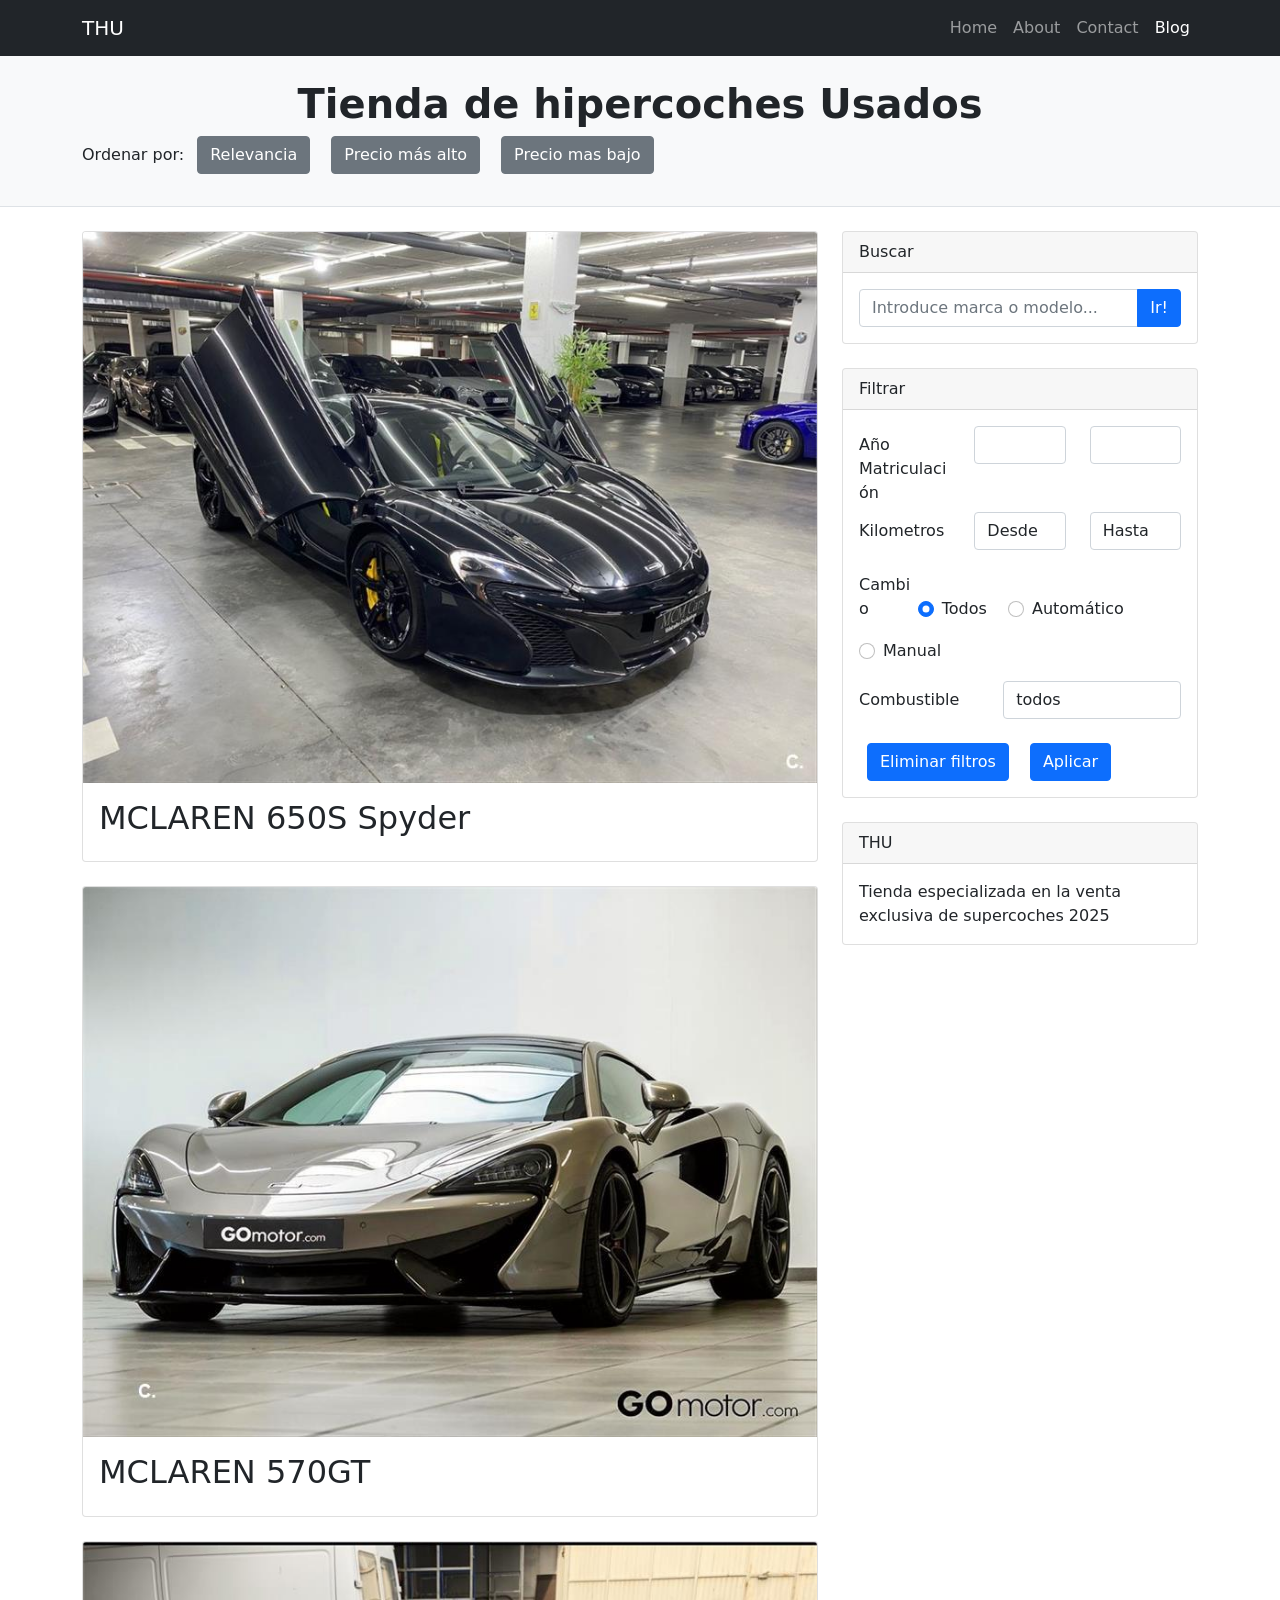
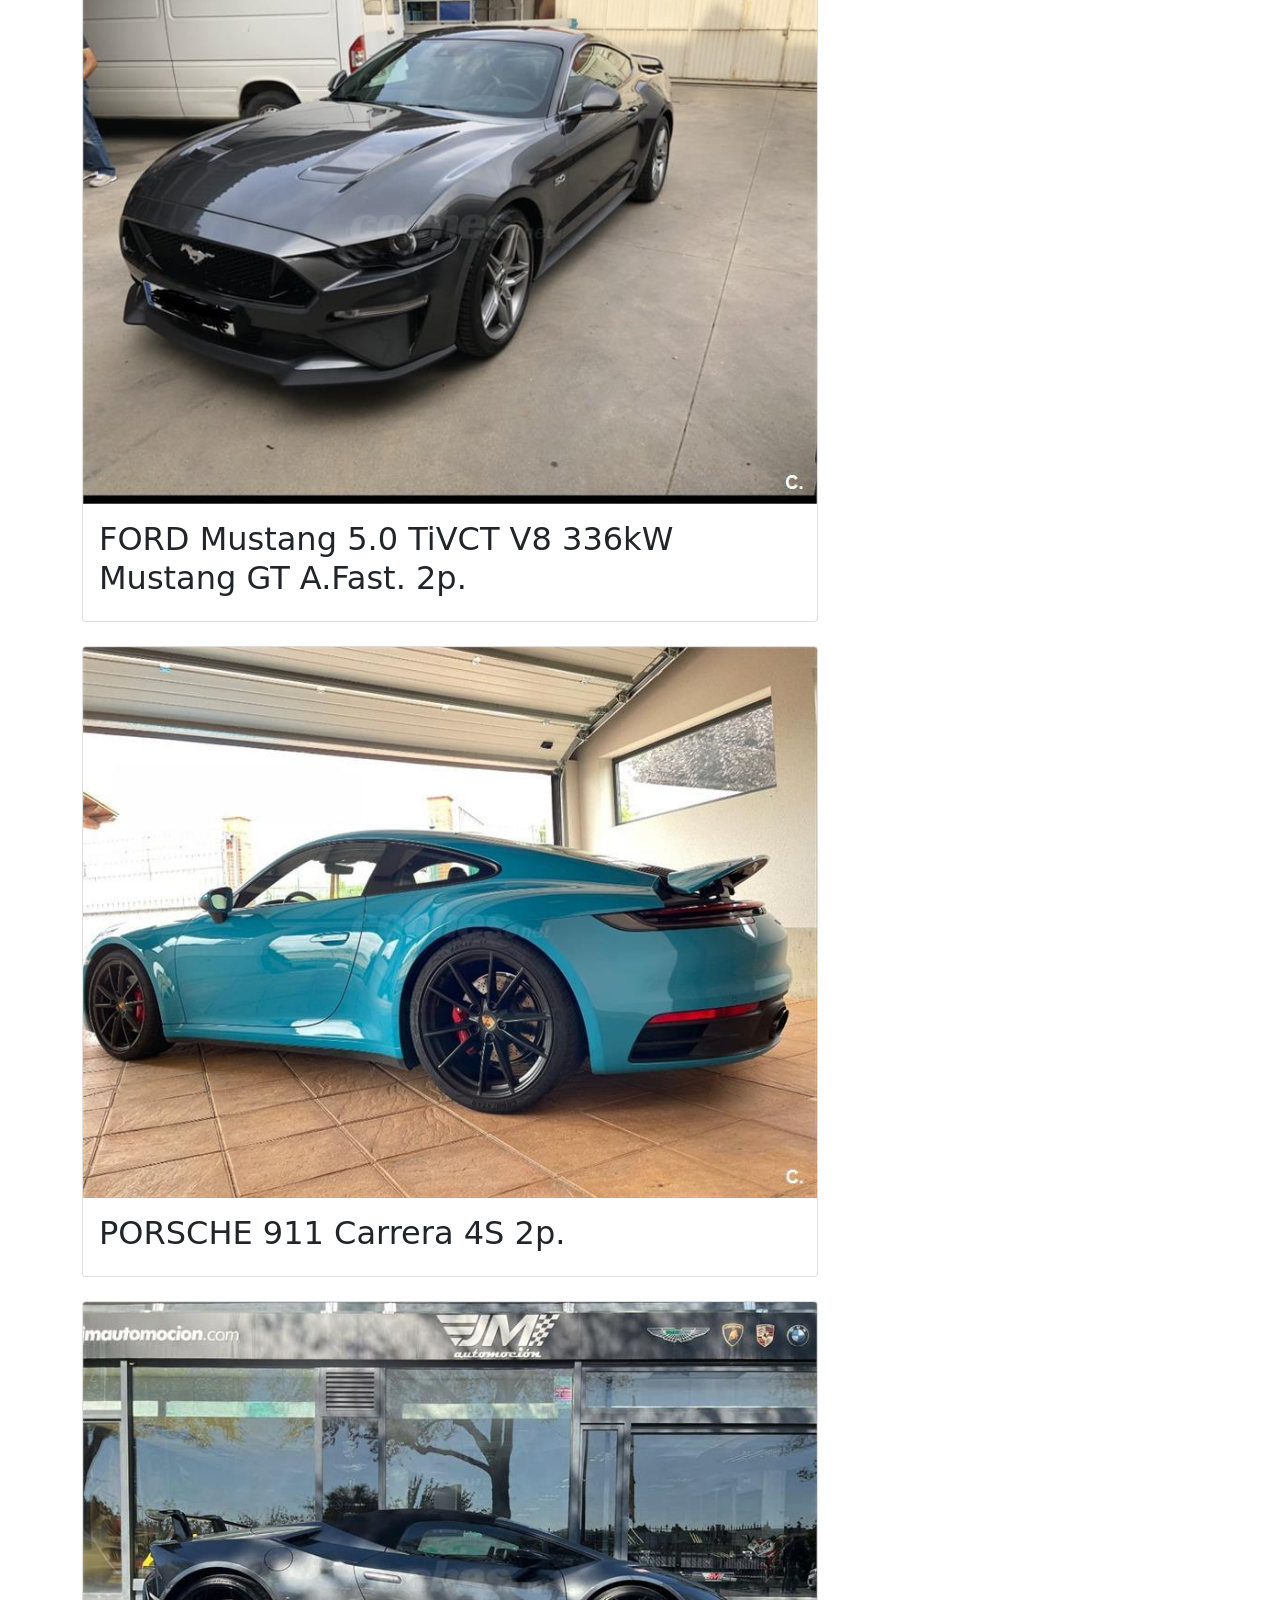
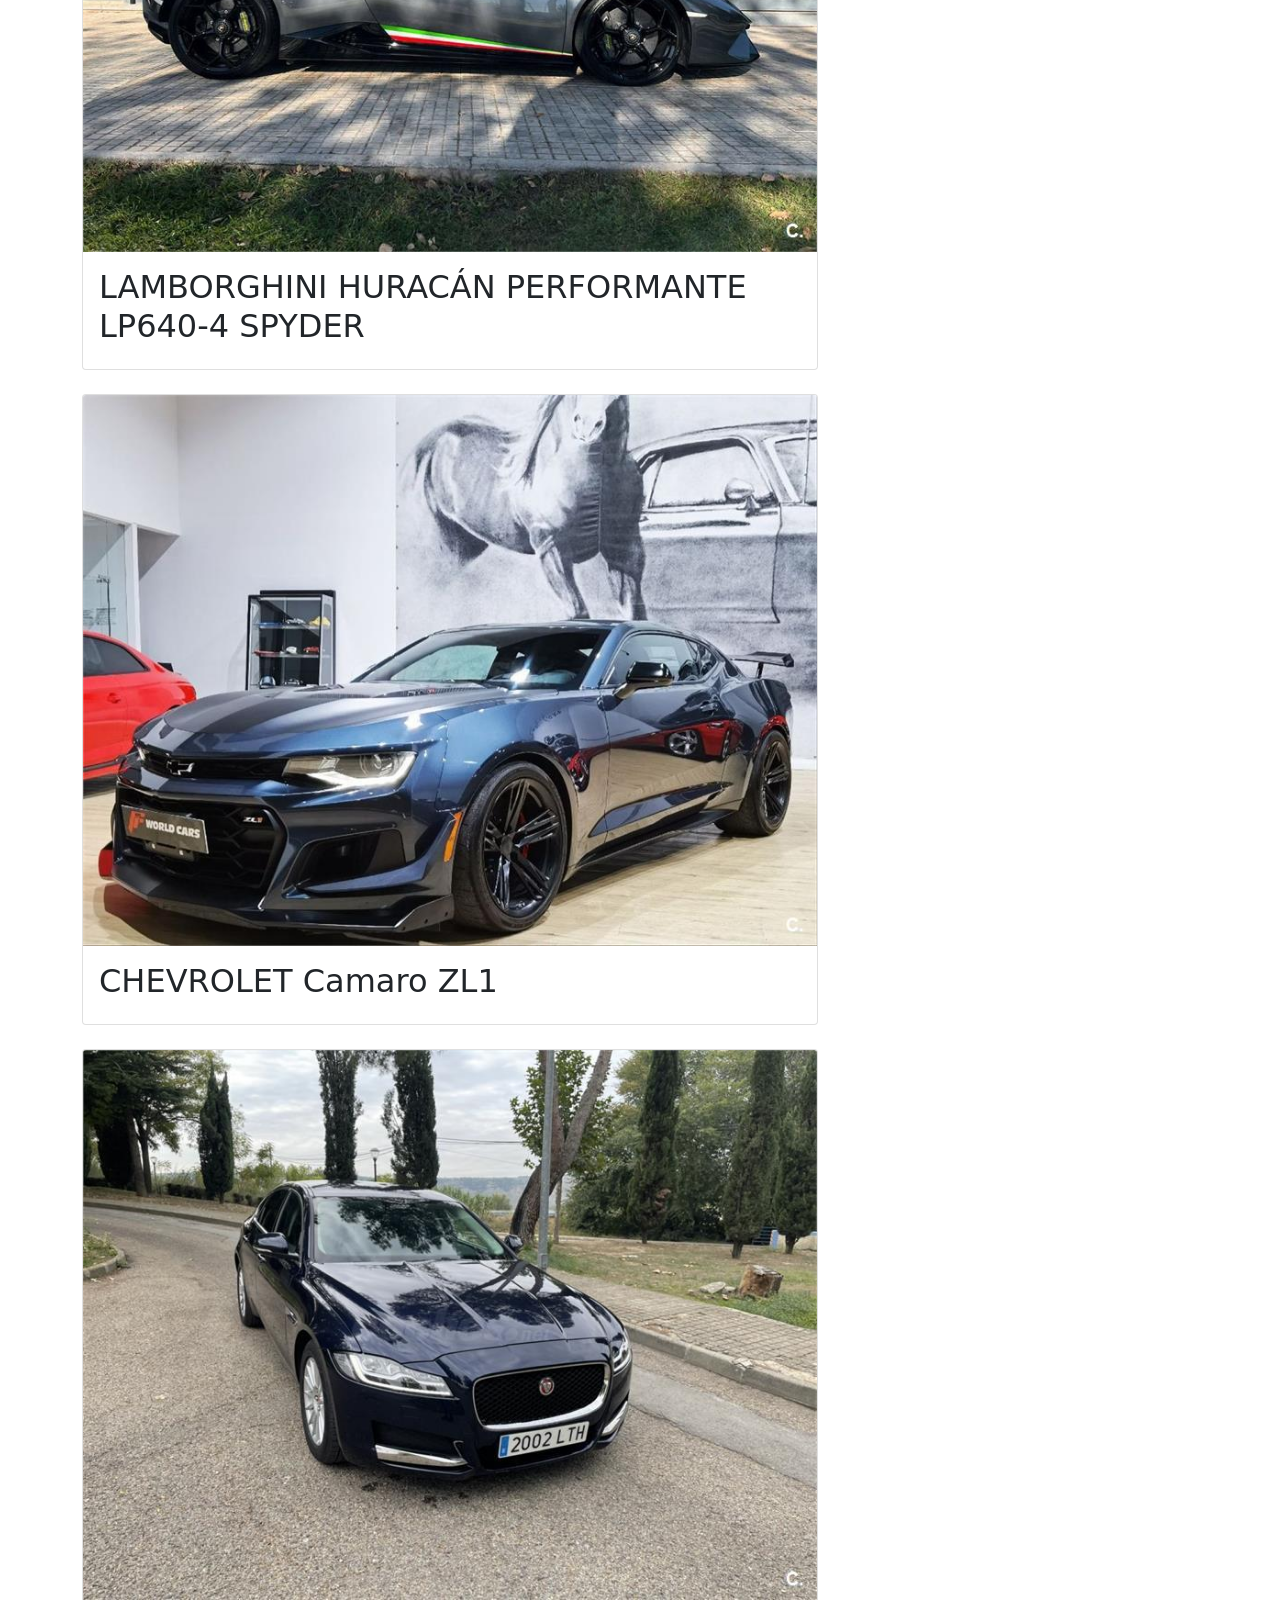
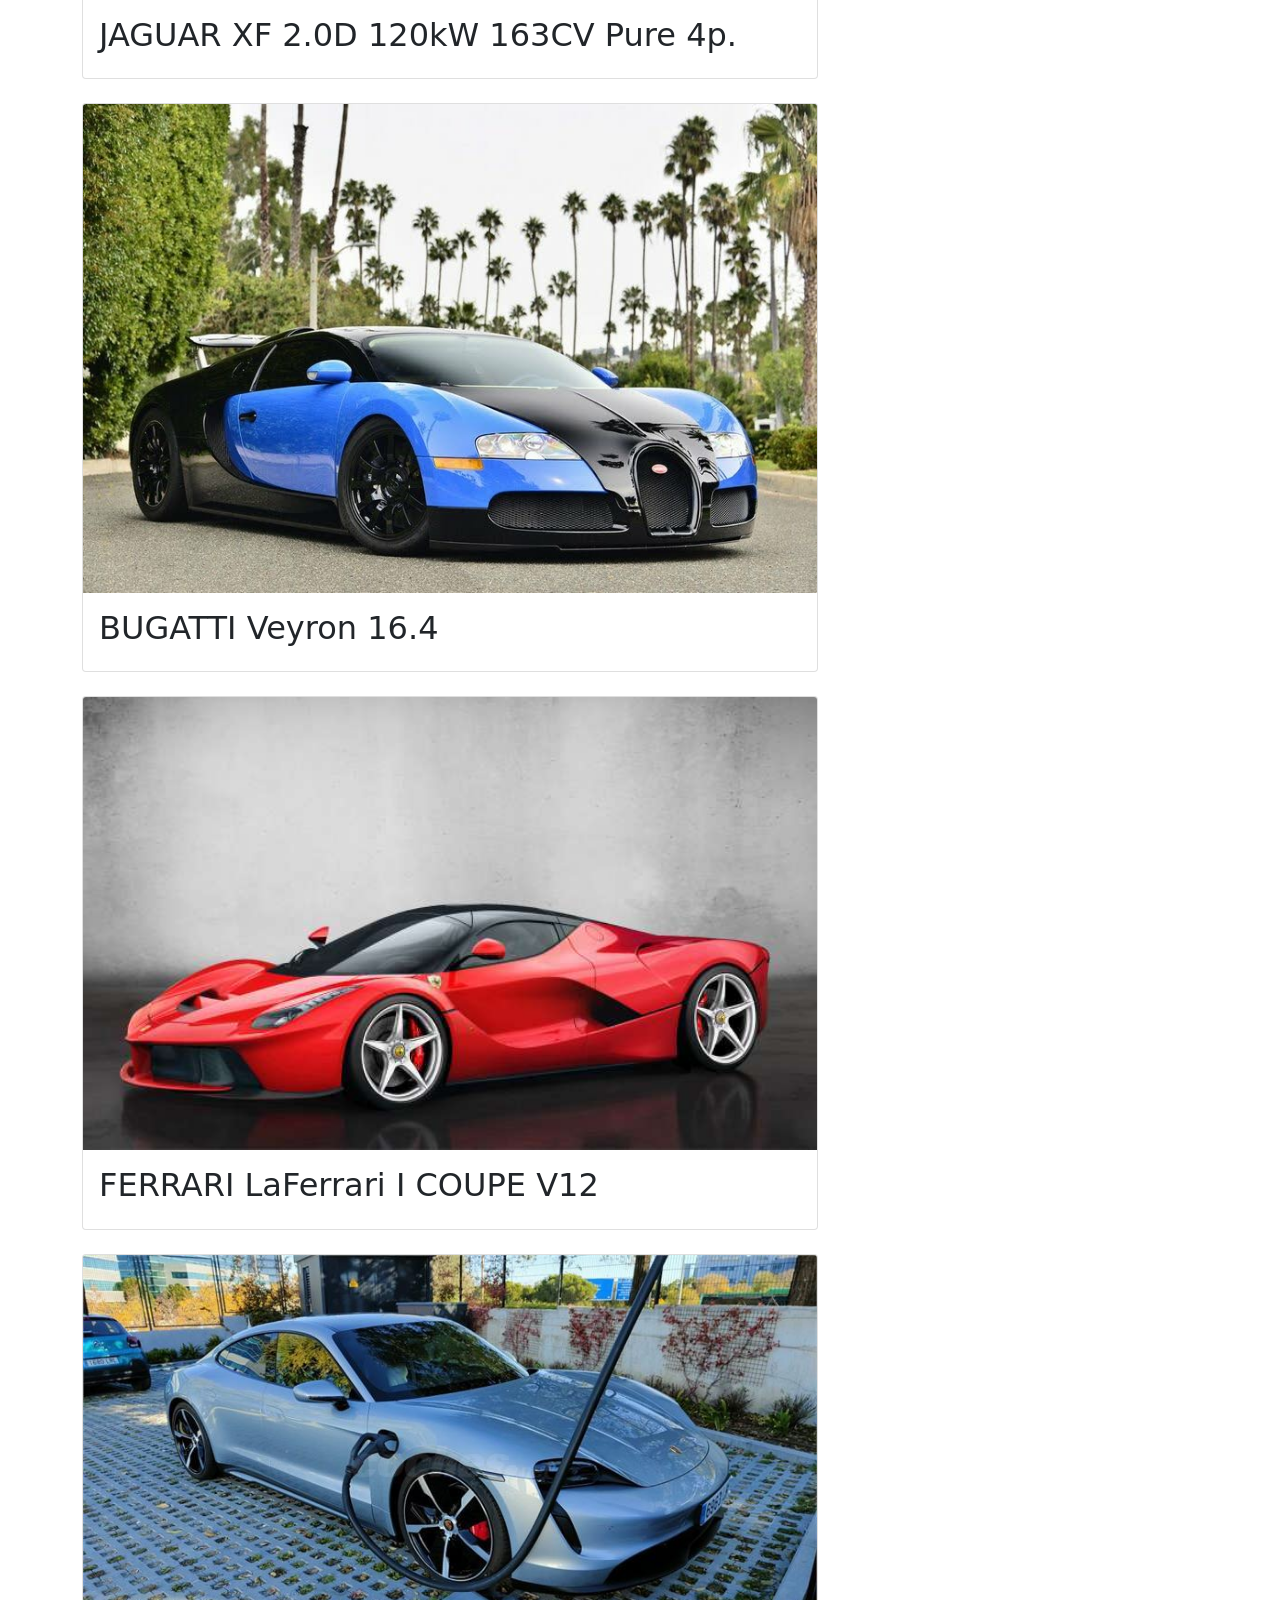
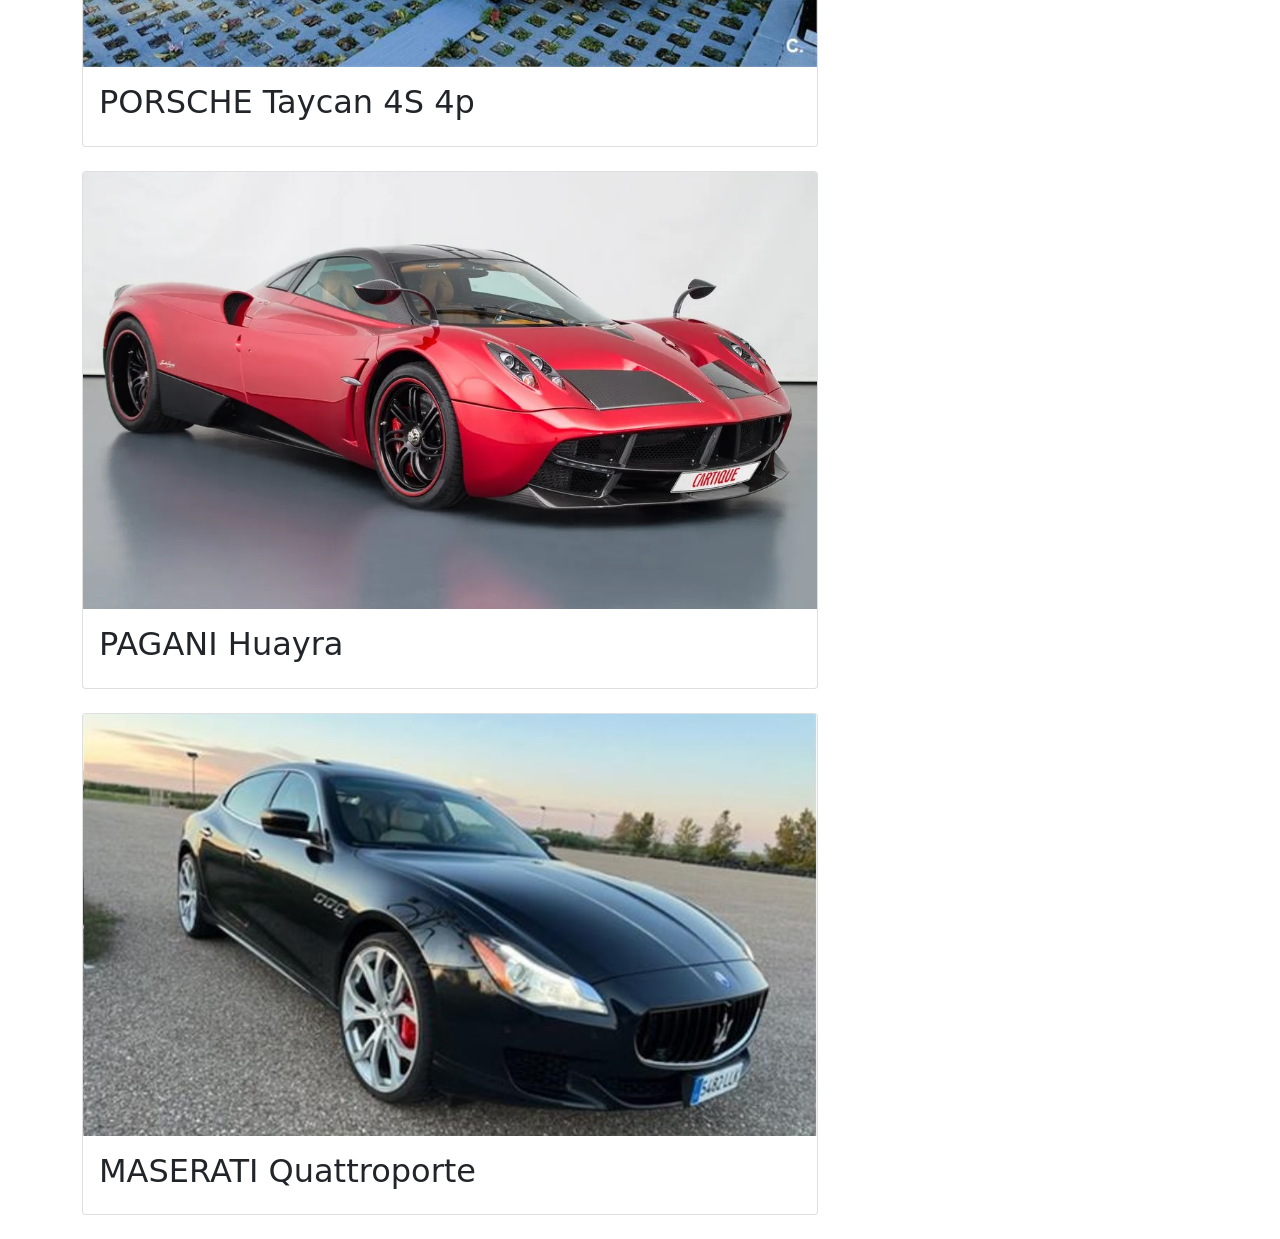
==== ExamenTHUAlum/index.html @ 0bdf6b62 "Proba examen recuperacio" ====
<!DOCTYPE html>
<html lang="en">

<head>
    <meta charset="UTF-8">
    <meta http-equiv="X-UA-Compatible" content="IE=edge">
    <meta name="viewport" content="width=device-width, initial-scale=1.0">
    <title>Tienda Coches Usados</title>
        <link rel="stylesheet" href="./css/bootstrap.min.css">
    <link rel="stylesheet" href="./css/jquery-ui.css">
    <script src="./js/bootstrap.bundle.min.js"></script>
    <script src="./js/jquery-3.7.1.min.js"></script>
    <script src="./js/jquery-ui.js"></script>
    <script src="js/bbdd.js" type = "application/javascript"></script>
    <script src="js/sript.js" type = "application/javascript"></script>
</head>

<body>
    <!-- Responsive navbar-->
    <nav class="navbar navbar-expand-lg navbar-dark bg-dark">
        <div class="container">
            <a class="navbar-brand" href="index.html">THU</a>
            <button class="navbar-toggler" type="button" data-bs-toggle="collapse"
                data-bs-target="#navbarSupportedContent" aria-controls="navbarSupportedContent" aria-expanded="false"
                aria-label="Toggle navigation"><span class="navbar-toggler-icon"></span></button>
            <div class="collapse navbar-collapse" id="navbarSupportedContent">
                <ul class="navbar-nav ms-auto mb-2 mb-lg-0">
                    <li class="nav-item"><a class="nav-link" href="#">Home</a></li>
                    <li class="nav-item"><a class="nav-link" href="#!">About</a></li>
                    <li class="nav-item"><a class="nav-link" href="#!">Contact</a></li>
                    <li class="nav-item"><a class="nav-link active" aria-current="page" href="#">Blog</a></li>
                </ul>
            </div>
        </div>
    </nav>
    <!-- Page header with logo and tagline-->
    <header class="py-3 bg-light border-bottom mb-4">
        <div class="container">
            <div class="text-center my-2">
                <h1 class="fw-bolder">Tienda de hipercoches Usados</h1>
                <p class="lead mb-0"></p>
            </div>
            <div class="text-start">
                <p>Ordenar por:
                    <button class="btn btn-secondary  mx-2" id="relevancia">Relevancia</button>
                    <button class="btn btn-secondary  mx-2" id="precioAlto">Precio más alto</button>
                    <button class="btn btn-secondary  mx-2" id="precioBajo">Precio mas bajo</button>
                </p>    
            </div>
        </div>
    </header>
    <!-- Page content-->
    <div class="container">
        <div class="row">
            <div class="col-lg-8" id="listado">
                <!-- <div class="card mb-4">
                    <a href="#!"><img class="card-img-top" src="img/mclarenSpider650.jpg" alt="..." /></a>
                    <div class="card-body">
                        <h2 class="card-title">MCLAREN 650S Spider</h2>

                        <div class="row justify-content-end">
                            <div class="p-2 mb-1  col-md-3 offset-md-3 bg-warning rounded text-center">
                                <h2 class="font-weight-bold">159.999 €</h2>
                            </div>
                        </div>

                        <div class="row">
                            <div class="col p-3 text-center border-bottom border-dark">Año</div>
                            <div class="col p-3 text-center border-bottom border-dark">Kilometros</div>
                            <div class="col p-3 text-center border-bottom border-dark">Cambio</div>
                            <div class="col p-3 text-center border-bottom border-dark">Combustible</div>
                            <div class="w-100"></div>
                            <div class="col p-3 text-center"><strong>2016</strong></div>
                            <div class="col p-3 text-center"><strong>19.000 Km.</strong></div>
                            <div class="col p-3 text-center"><strong>Automático</strong></div>
                            <div class="col p-3 text-center"><strong>Gasolina</strong></div>
                        </div>
                        <a class="btn btn-primary m-3" href="#!">Reservar</a>
                    </div>
                </div> -->

            </div>
            <!-- Side widgets-->
            <div class="col-lg-4">
                <!-- Search widget-->
                <div class="card mb-4">
                    <div class="card-header">Buscar</div>
                    <div class="card-body">
                        <div class="input-group">
                            <input class="form-control" type="text" placeholder="Introduce marca o modelo..."
                                aria-label="Introduce marca o modelo..." aria-describedby="button-search" id="marcaModelo"/>
                            <button id="ir" class="btn btn-primary"  type="button">Ir!</button>
                        </div>
                    </div>
                </div>
                <!-- Filtros -->
                <div class="card mb-4">
                    <div class="card-header">Filtrar</div>
                    <div class="card-body">
                        <form>
                            <div class="form-group row">
                                <label for="anyoDesde" class="col-sm-4 col-form-label">Año Matriculación</label>
                                <div class="col-sm-4">
                                    <select id="anyoDesde" class="form-control mb-3">
                                        
                                     
                                    </select>
                                </div>
                                <div class="col-sm-4">
                                    <select id="anyoHasta" class="form-control mb-3">
                                        
                                        
                                    </select>
                                </div>
                            </div>


                            <div class="form-group row">
                                <label for="KmDesde" class="col-sm-4 col-form-label">Kilometros</label>
                                <div class="col-sm-4">
                                    <select id="kmDesde" class="form-control mb-3">
                                        <option value="0" selected>Desde</option>
                                        <option value="5000">5.000</option>
                                        <option value="15000">15.000</option>
                                        <option value="30000">30.000</option>
                                        <option value="50000">50.000</option>
                                        <option value="75000">75.000</option>
                                        <option value="100000">100.000</option>
                                    </select>
                                </div>
                                <div class="col-sm-4">
                                    <select id="kmHasta" class="form-control mb-3">
                                        <option  value="1000000" selected>Hasta</option>
                                        <option value="5000">5.000</option>
                                        <option value="15000">15.000</option>
                                        <option value="30000">30.000</option>
                                        <option value="50000">50.000</option>
                                        <option value="75000">75.000</option>
                                        <option value="100000">100.000</option>
                                        <option value="1000000">+ de 100.000</option>
                                        
                                    </select>
                                </div>
                            </div>

                            <div class="form-group">
                            <label for="cambio" class="col-sm-2 col-form-label">Cambio</label>
                            <div class="form-check form-check-inline">
                                <input class="form-check-input" type="radio" name="cambio" value="" checked>
                                <label class="form-check-label mb-3" for="inlineCheckbox1" cheched>Todos</label>
                              </div>
                            <div class="form-check form-check-inline">
                                <input class="form-check-input" type="radio" name="cambio" value="Automático">
                                <label class="form-check-label mb-3" for="inlineCheckbox1">Automático</label>
                              </div>
                              <div class="form-check form-check-inline">
                                <input class="form-check-input" type="radio" name="cambio" value="Manual">
                                <label class="form-check-label mb-3" for="inlineCheckbox2">Manual</label>
                              </div>
                            </div>

                            <div class="form-group row">
                                <label for="combustible" class="col-sm-5 col-form-label">Combustible</label>
                                <div class="col-sm-7">
                                    <select id="combustible" class="form-control mb-2">
                                        <option selected value="">todos</option>
                                        <option value="Gasolina">Gasolina</option>
                                        <option value="Diesel">Diesel</option>
                                        <option value="Hibrido">Hibrido</option>
                                        <option value="Eléctrico">Eléctrico</option>
                                    </select>
                                </div>
                            </div>
                            <p class="text-danger" id="errorMensaje"></p>
                            <button type="reset" class="btn btn-primary mx-2" id="eliminarFiltro">Eliminar filtros</button>
                            <button type="submit" class="btn btn-primary mx-2" id="filtrar">Aplicar</button>
                    </form>
                </div>
            </div>
            <!-- Side widget-->
            <div class="card mb-4">
                <div class="card-header">THU</div>
                <div class="card-body">Tienda especializada en la venta exclusiva de supercoches 2025</div>
            </div>
        </div>
    </div>
    </div>




</body>

</html>
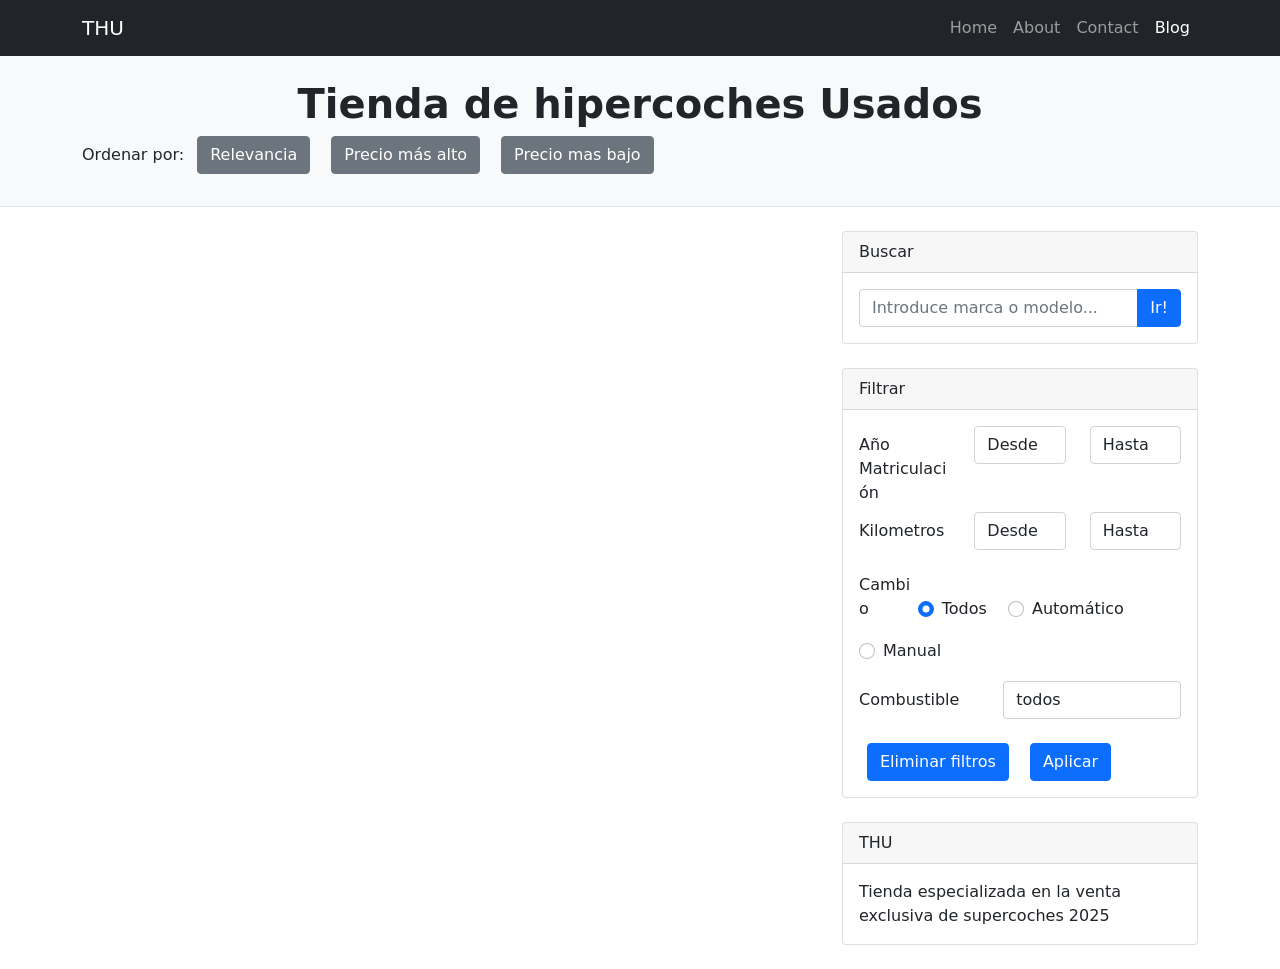
==== commit 0a2c1a99: "jquery de busqueda y filtros desde hasta años y kilometros" ====
--- a/ExamenTHUAlum/index.html
+++ b/ExamenTHUAlum/index.html
@@ -97,7 +97,7 @@
                 <div class="card mb-4">
                     <div class="card-header">Filtrar</div>
                     <div class="card-body">
-                        <form>
+                        <form id="form-filtro">
                             <div class="form-group row">
                                 <label for="anyoDesde" class="col-sm-4 col-form-label">Año Matriculación</label>
                                 <div class="col-sm-4">
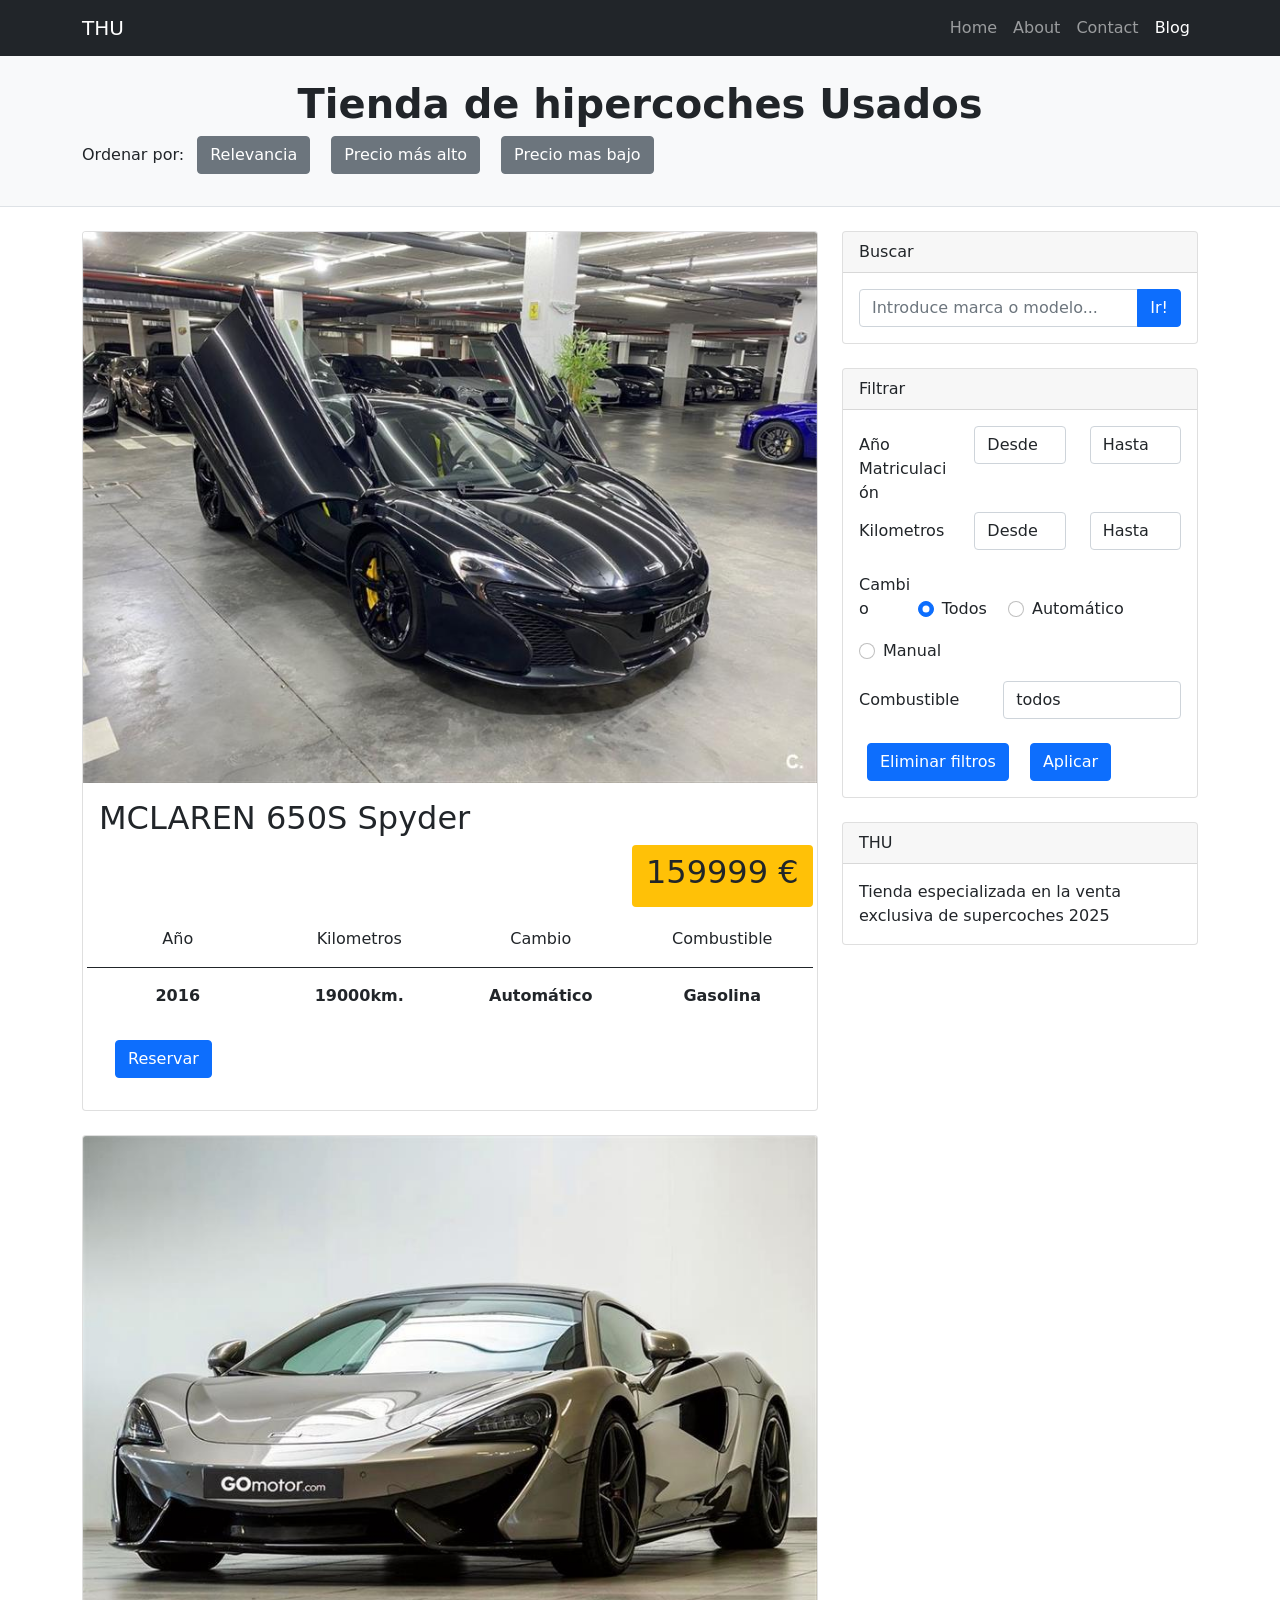
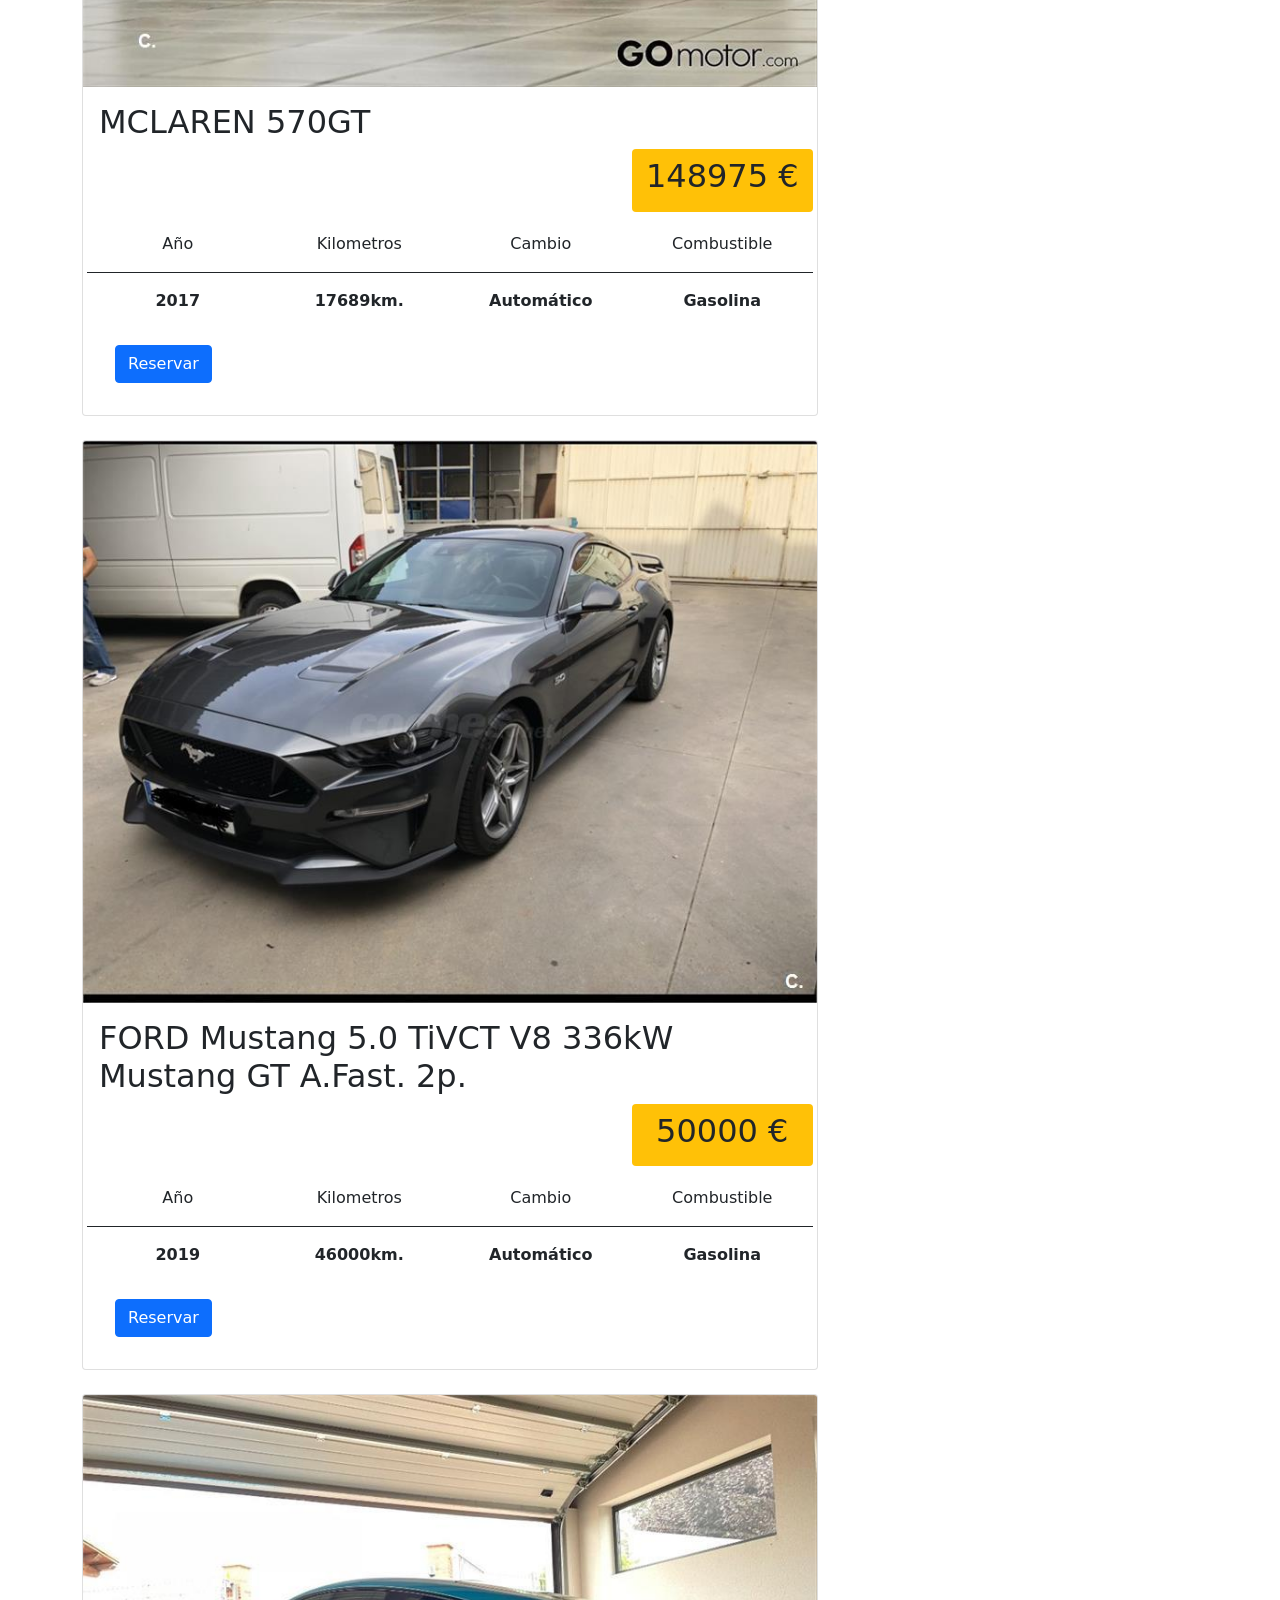
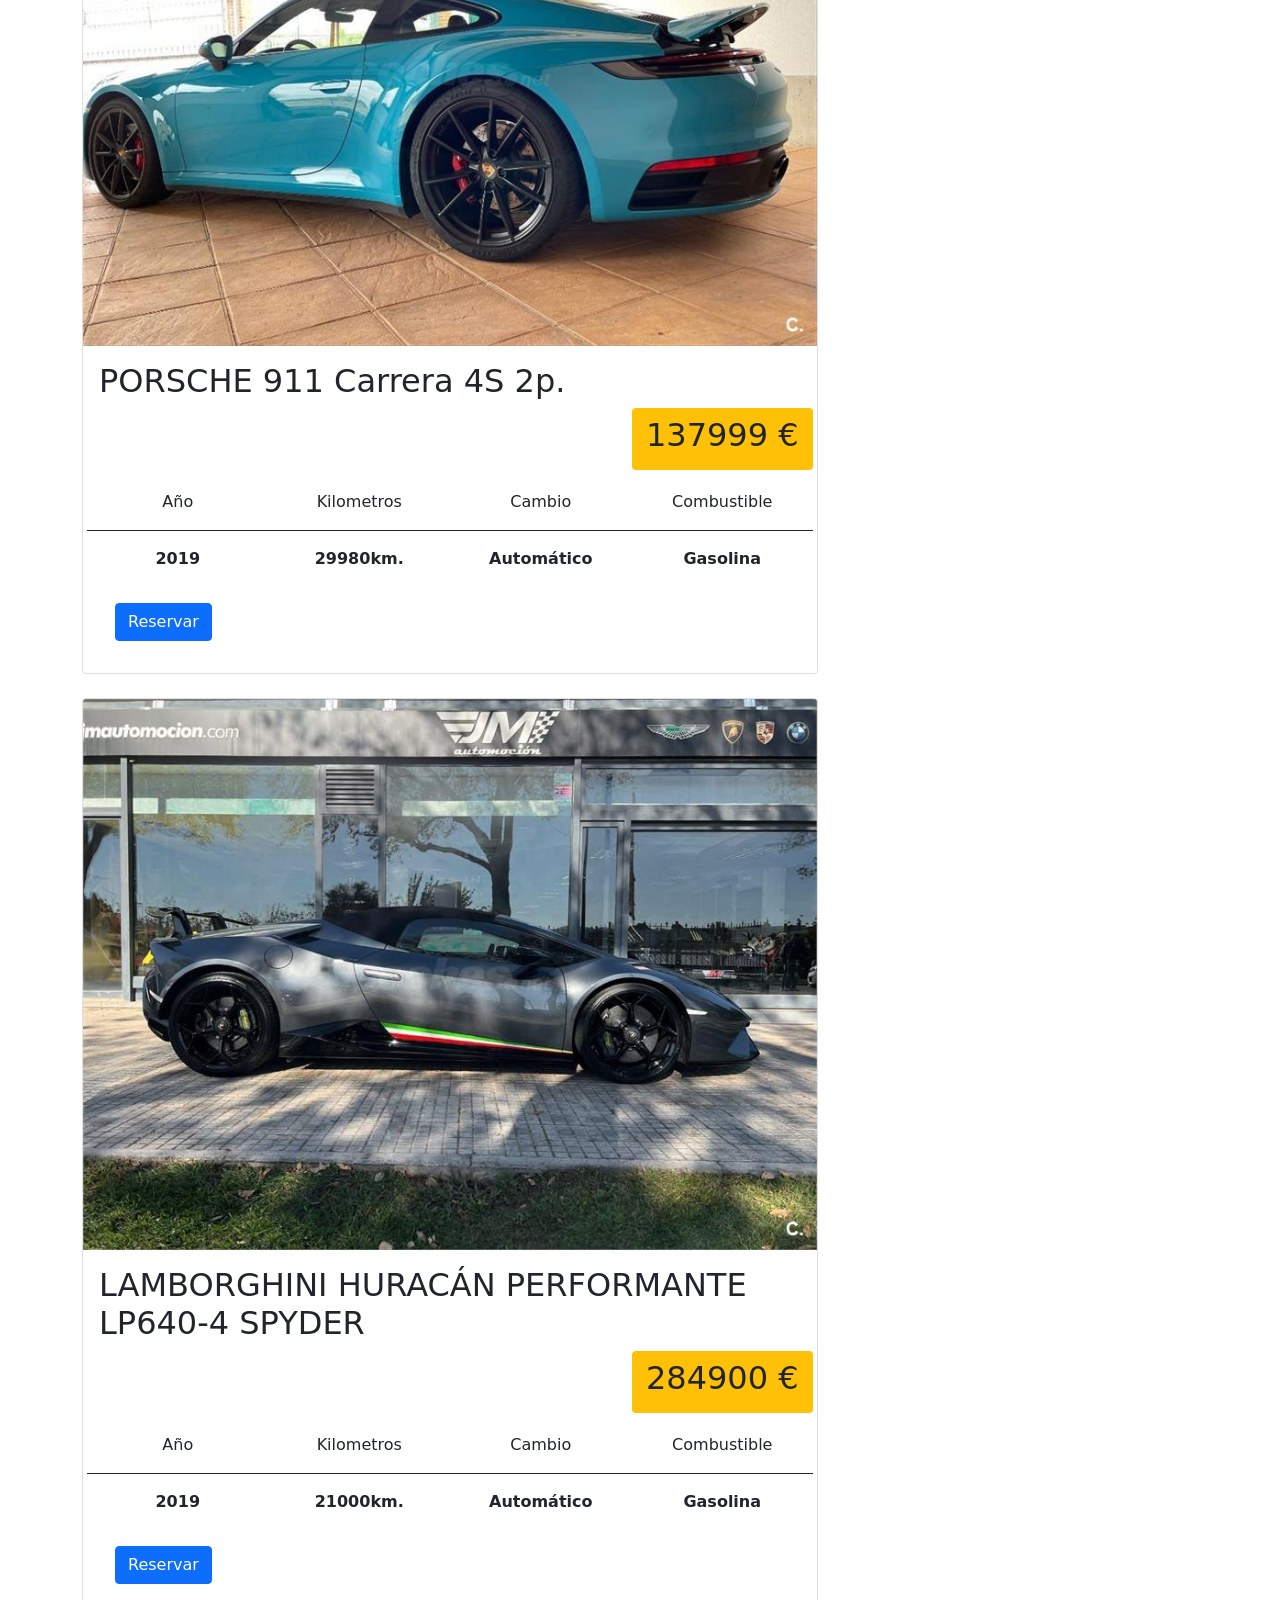
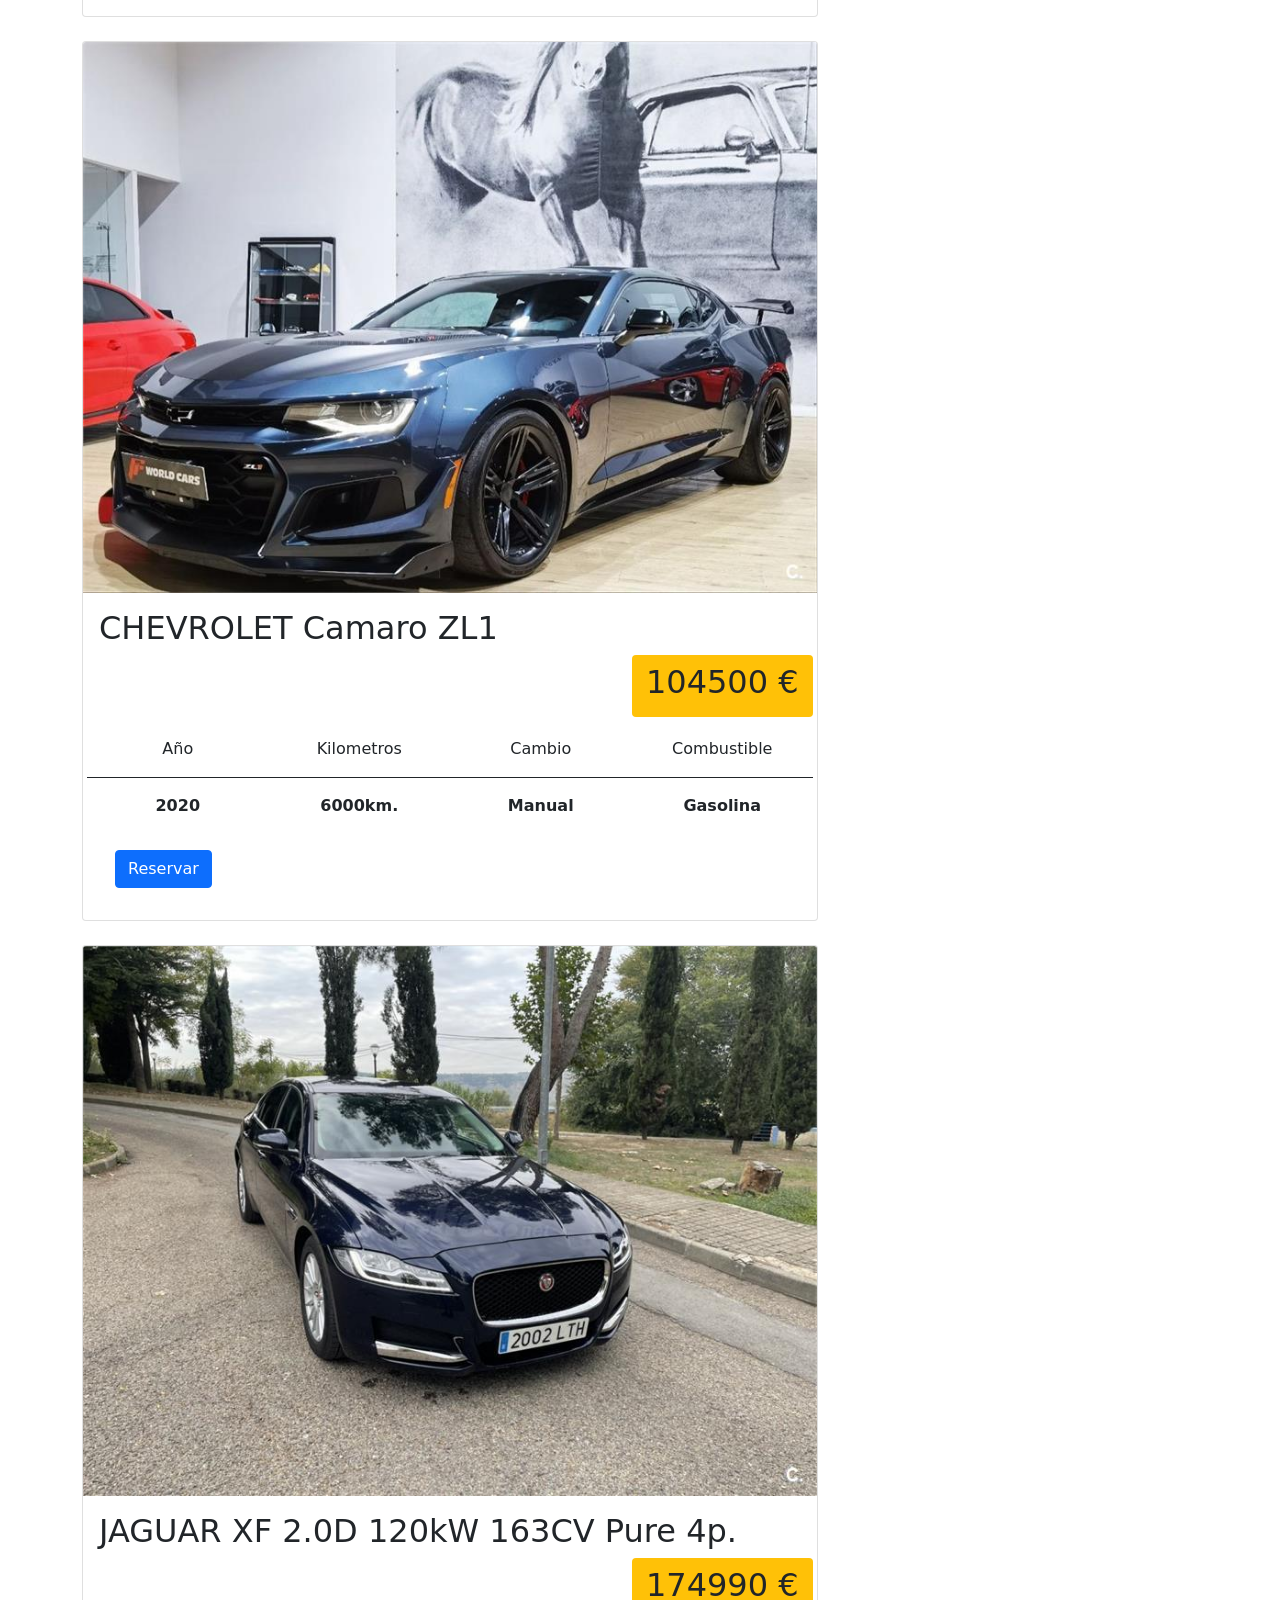
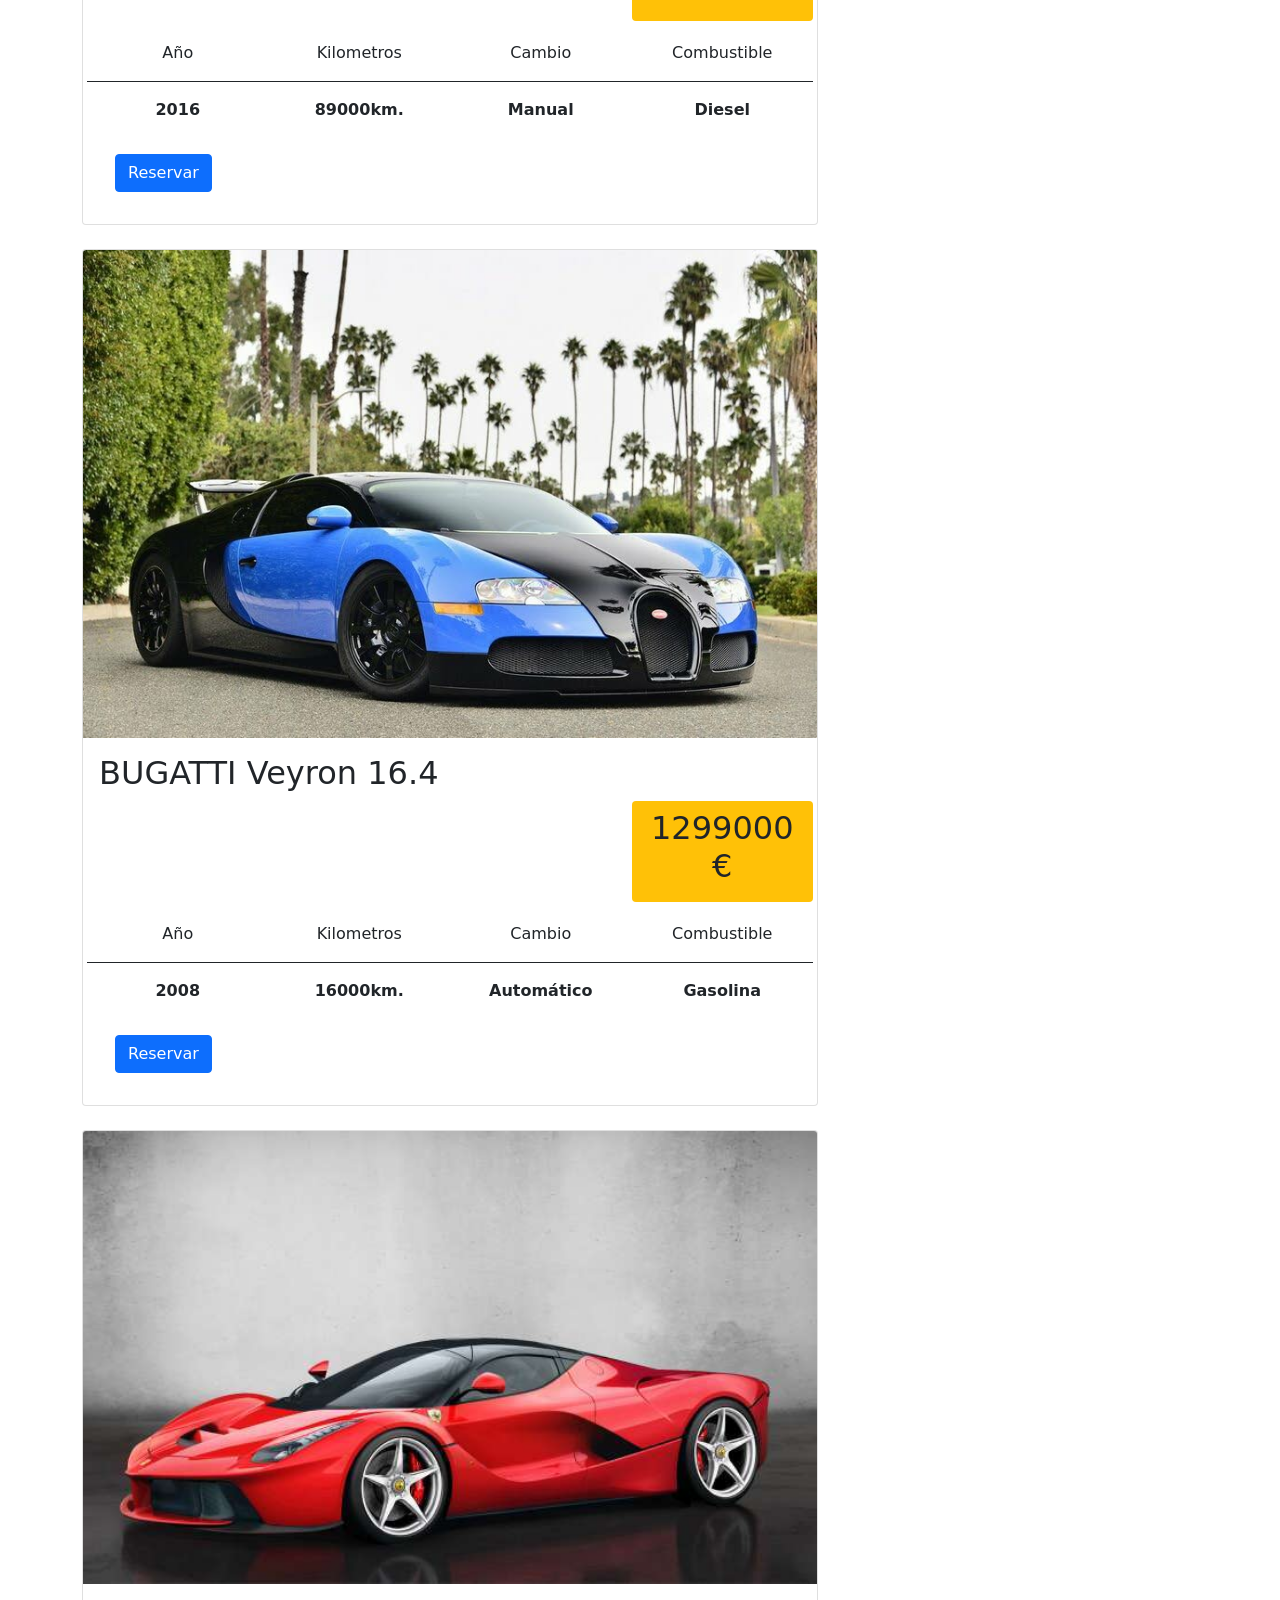
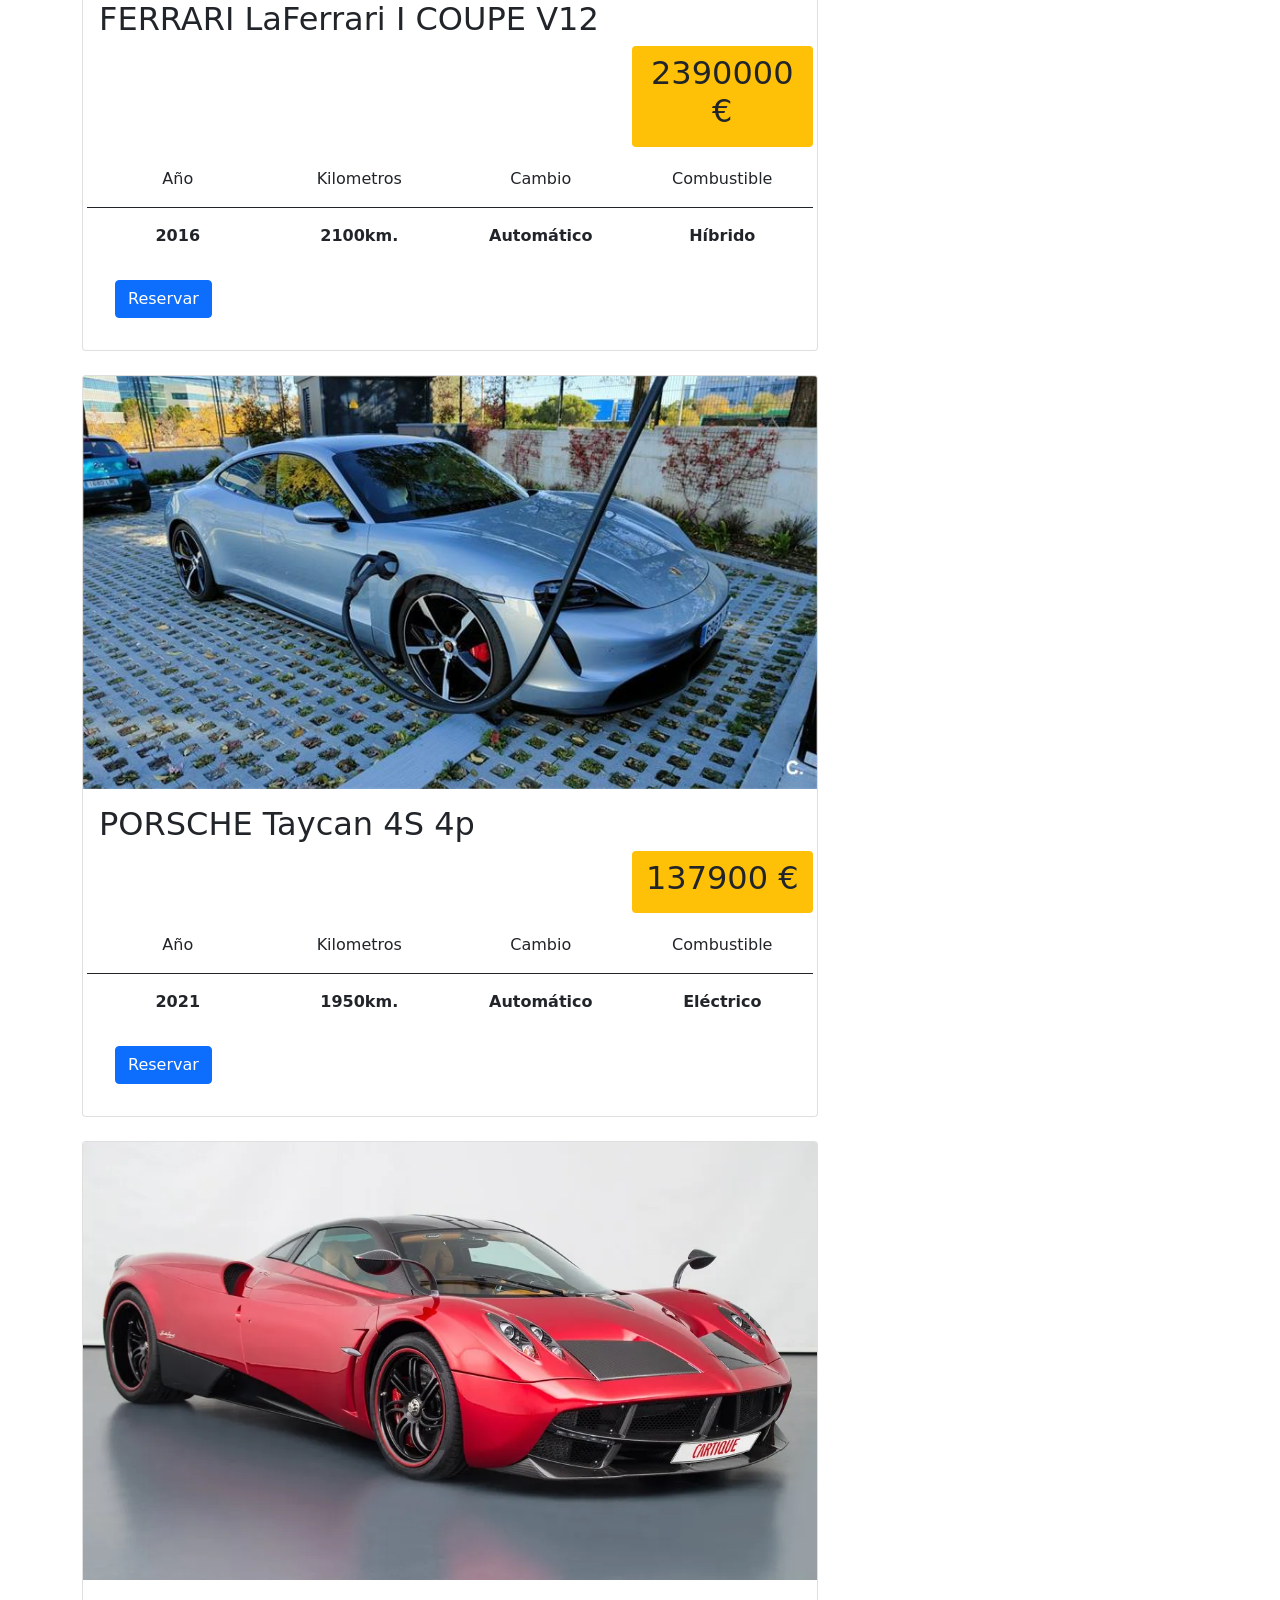
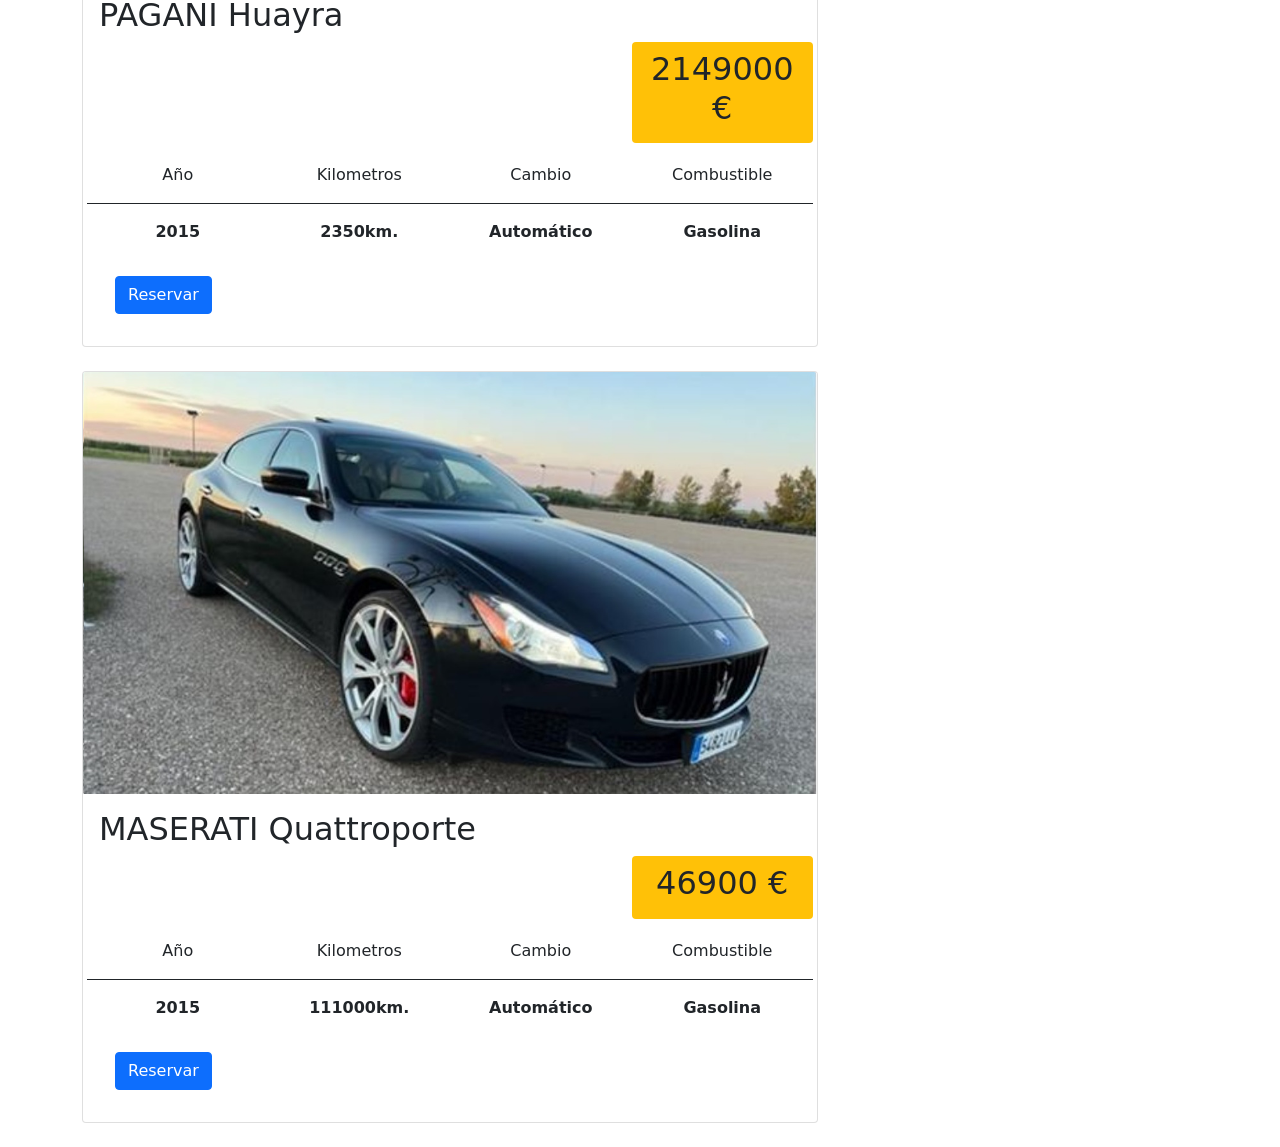
==== commit 1a26684c: "Examen acabat despues de 5 dies" ====
--- a/ExamenTHUAlum/index.html
+++ b/ExamenTHUAlum/index.html
@@ -6,13 +6,13 @@
     <meta http-equiv="X-UA-Compatible" content="IE=edge">
     <meta name="viewport" content="width=device-width, initial-scale=1.0">
     <title>Tienda Coches Usados</title>
-        <link rel="stylesheet" href="./css/bootstrap.min.css">
+    <link rel="stylesheet" href="./css/bootstrap.min.css">
     <link rel="stylesheet" href="./css/jquery-ui.css">
     <script src="./js/bootstrap.bundle.min.js"></script>
     <script src="./js/jquery-3.7.1.min.js"></script>
     <script src="./js/jquery-ui.js"></script>
-    <script src="js/bbdd.js" type = "application/javascript"></script>
-    <script src="js/sript.js" type = "application/javascript"></script>
+    <script src="js/bbdd.js" type="application/javascript"></script>
+    <script src="js/sript.js" type="application/javascript"></script>
 </head>
 
 <body>
@@ -45,7 +45,7 @@
                     <button class="btn btn-secondary  mx-2" id="relevancia">Relevancia</button>
                     <button class="btn btn-secondary  mx-2" id="precioAlto">Precio más alto</button>
                     <button class="btn btn-secondary  mx-2" id="precioBajo">Precio mas bajo</button>
-                </p>    
+                </p>
             </div>
         </div>
     </header>
@@ -88,8 +88,9 @@
                     <div class="card-body">
                         <div class="input-group">
                             <input class="form-control" type="text" placeholder="Introduce marca o modelo..."
-                                aria-label="Introduce marca o modelo..." aria-describedby="button-search" id="marcaModelo"/>
-                            <button id="ir" class="btn btn-primary"  type="button">Ir!</button>
+                                aria-label="Introduce marca o modelo..." aria-describedby="button-search"
+                                id="marcaModelo" />
+                            <button id="ir" class="btn btn-primary" type="button">Ir!</button>
                         </div>
                     </div>
                 </div>
@@ -102,14 +103,14 @@
                                 <label for="anyoDesde" class="col-sm-4 col-form-label">Año Matriculación</label>
                                 <div class="col-sm-4">
                                     <select id="anyoDesde" class="form-control mb-3">
-                                        
-                                     
+
+
                                     </select>
                                 </div>
                                 <div class="col-sm-4">
                                     <select id="anyoHasta" class="form-control mb-3">
-                                        
-                                        
+
+
                                     </select>
                                 </div>
                             </div>
@@ -130,7 +131,7 @@
                                 </div>
                                 <div class="col-sm-4">
                                     <select id="kmHasta" class="form-control mb-3">
-                                        <option  value="1000000" selected>Hasta</option>
+                                        <option value="1000000" selected>Hasta</option>
                                         <option value="5000">5.000</option>
                                         <option value="15000">15.000</option>
                                         <option value="30000">30.000</option>
@@ -138,25 +139,25 @@
                                         <option value="75000">75.000</option>
                                         <option value="100000">100.000</option>
                                         <option value="1000000">+ de 100.000</option>
-                                        
+
                                     </select>
                                 </div>
                             </div>
 
                             <div class="form-group">
-                            <label for="cambio" class="col-sm-2 col-form-label">Cambio</label>
-                            <div class="form-check form-check-inline">
-                                <input class="form-check-input" type="radio" name="cambio" value="" checked>
-                                <label class="form-check-label mb-3" for="inlineCheckbox1" cheched>Todos</label>
-                              </div>
-                            <div class="form-check form-check-inline">
-                                <input class="form-check-input" type="radio" name="cambio" value="Automático">
-                                <label class="form-check-label mb-3" for="inlineCheckbox1">Automático</label>
-                              </div>
-                              <div class="form-check form-check-inline">
-                                <input class="form-check-input" type="radio" name="cambio" value="Manual">
-                                <label class="form-check-label mb-3" for="inlineCheckbox2">Manual</label>
-                              </div>
+                                <label for="cambio" class="col-sm-2 col-form-label">Cambio</label>
+                                <div class="form-check form-check-inline">
+                                    <input class="form-check-input" type="radio" name="cambio" value="" checked>
+                                    <label class="form-check-label mb-3" for="inlineCheckbox1" cheched>Todos</label>
+                                </div>
+                                <div class="form-check form-check-inline">
+                                    <input class="form-check-input" type="radio" name="cambio" value="Automático">
+                                    <label class="form-check-label mb-3" for="inlineCheckbox1">Automático</label>
+                                </div>
+                                <div class="form-check form-check-inline">
+                                    <input class="form-check-input" type="radio" name="cambio" value="Manual">
+                                    <label class="form-check-label mb-3" for="inlineCheckbox2">Manual</label>
+                                </div>
                             </div>
 
                             <div class="form-group row">
@@ -172,18 +173,19 @@
                                 </div>
                             </div>
                             <p class="text-danger" id="errorMensaje"></p>
-                            <button type="reset" class="btn btn-primary mx-2" id="eliminarFiltro">Eliminar filtros</button>
+                            <button type="reset" class="btn btn-primary mx-2" id="eliminarFiltro">Eliminar
+                                filtros</button>
                             <button type="submit" class="btn btn-primary mx-2" id="filtrar">Aplicar</button>
-                    </form>
+                        </form>
+                    </div>
+                </div>
+                <!-- Side widget-->
+                <div class="card mb-4">
+                    <div class="card-header">THU</div>
+                    <div class="card-body">Tienda especializada en la venta exclusiva de supercoches 2025</div>
                 </div>
             </div>
-            <!-- Side widget-->
-            <div class="card mb-4">
-                <div class="card-header">THU</div>
-                <div class="card-body">Tienda especializada en la venta exclusiva de supercoches 2025</div>
-            </div>
         </div>
-    </div>
     </div>
 
 
